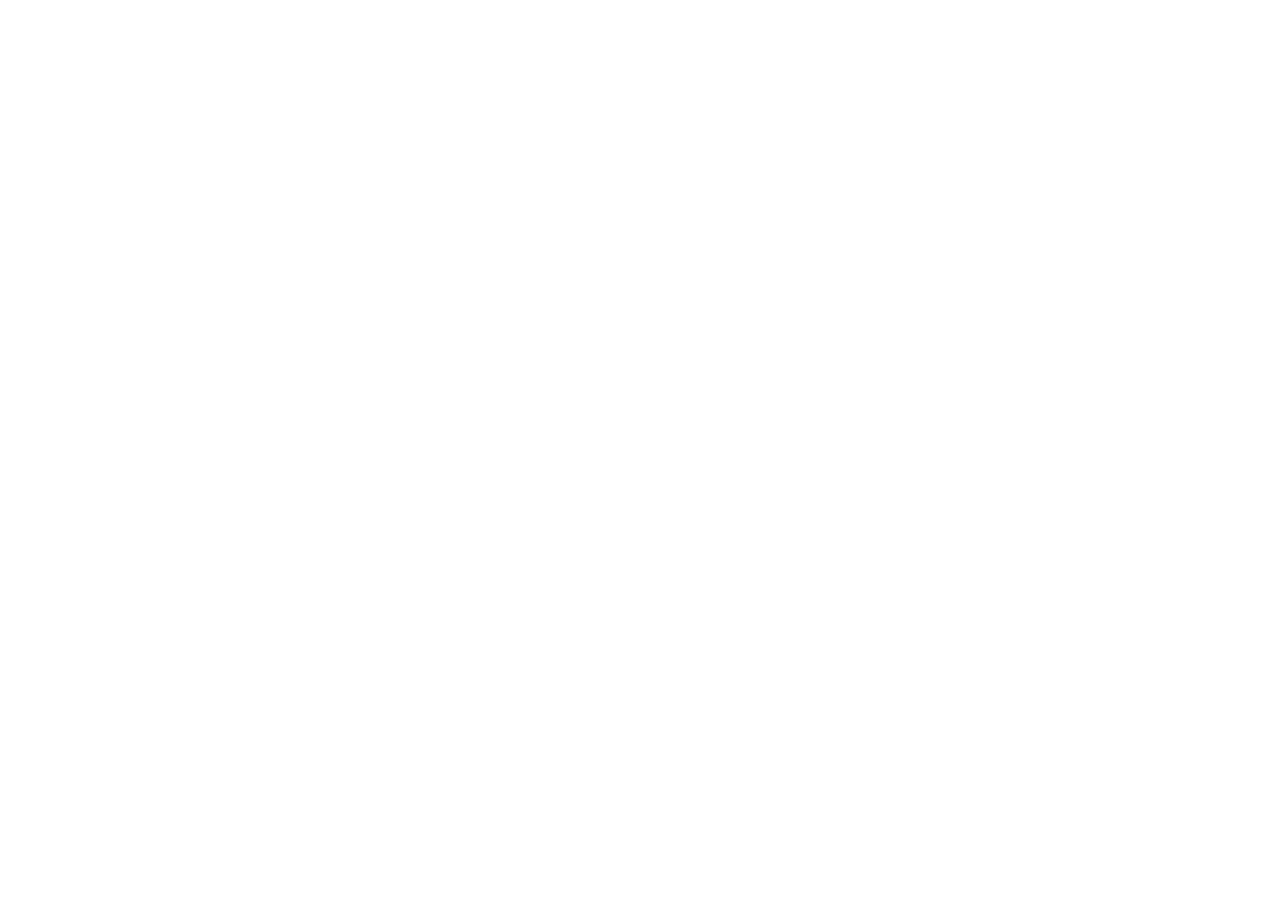
==== index.html @ 50f66d46 "init project" ====
<!DOCTYPE html>
<html lang="en">
<head>
    <meta charset="UTF-8">
    <meta http-equiv="X-UA-Compatible" content="IE=edge">
    <meta name="viewport" content="width=device-width, initial-scale=1.0">
    <title>Document</title>
</head>
<body>
    
</body>
</html>
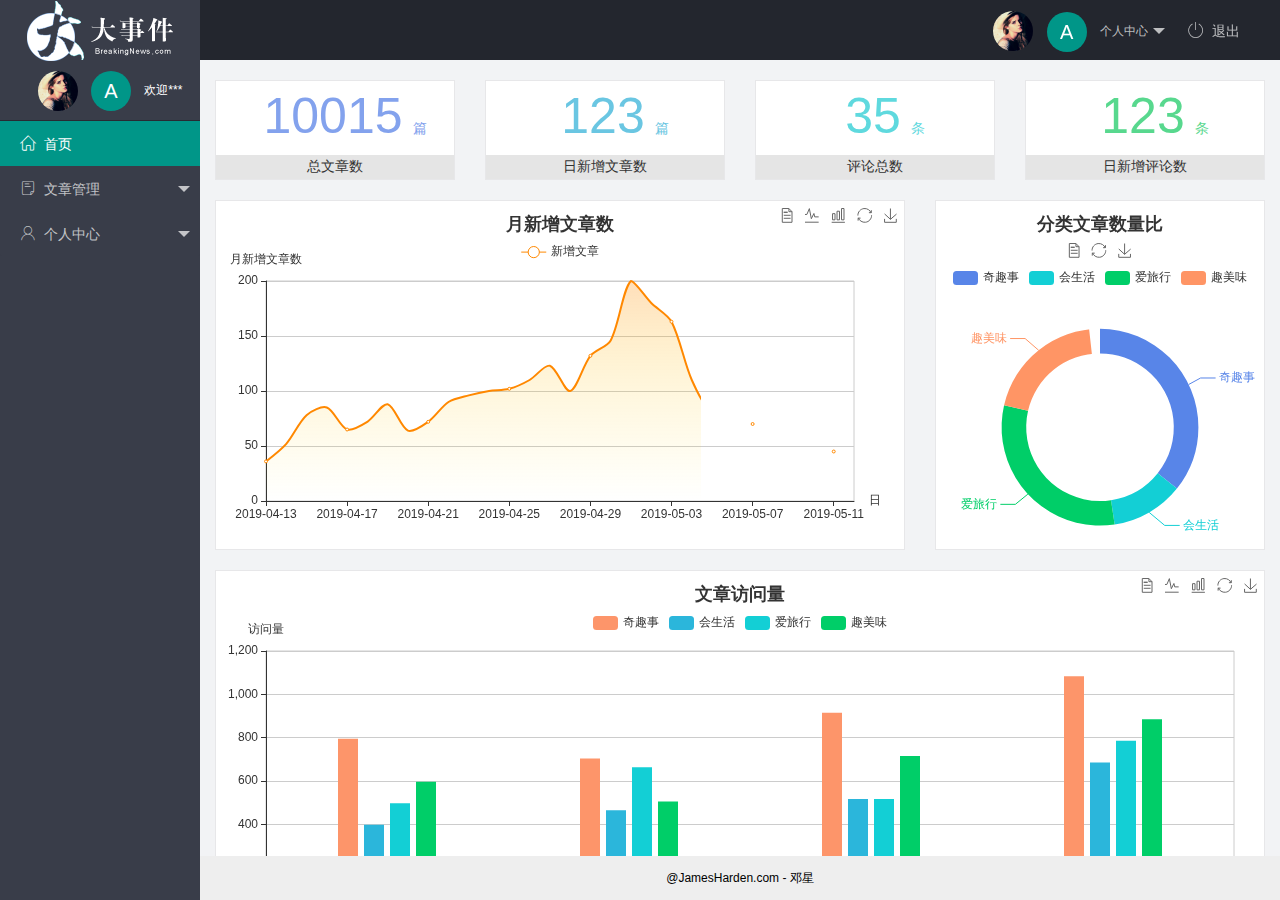
==== commit 0c4e81ea: "哈哈哈" ====
--- a/index.html
+++ b/index.html
@@ -1,12 +1,87 @@
 <!DOCTYPE html>
 <html lang="en">
+
 <head>
     <meta charset="UTF-8">
     <meta http-equiv="X-UA-Compatible" content="IE=edge">
     <meta name="viewport" content="width=device-width, initial-scale=1.0">
     <title>Document</title>
+    <link rel="stylesheet" href="./assets/lib/layui/css/layui.css">
+    <link rel="stylesheet" href="./assets/fonts/iconfont.css">
+    <link rel="stylesheet" href="./assets/css/index.css">
 </head>
+
 <body>
-    
+    <div class="layui-layout layui-layout-admin">
+        <div class="layui-header">
+            <div class="layui-logo layui-hide-xs layui-bg-black">
+                <img src="./assets/images/logo.png" alt="">
+            </div>
+            <ul class="layui-nav layui-layout-right">
+                <li class="layui-nav-item layui-hide layui-show-md-inline-block">
+                    <a href="javascript:;" class="userinfo">
+                        <img src="./assets/images/sample.jpg" class="layui-nav-img">
+                        <span class="text-avatar">A</span>
+                        个人中心
+                    </a>
+                    <dl class="layui-nav-child">
+                        <dd><a href="">基本资料</a></dd>
+                        <dd><a href="">更换头像</a></dd>
+                        <dd><a href="">重置密码</a></dd>
+                    </dl>
+                </li>
+                <li class="layui-nav-item" lay-header-event="menuRight" lay-unselect>
+                    <a href="javascript:;" id="btnLogout">
+                        <span class="iconfont icon-tuichu"></span>退出
+                    </a>
+                </li>
+            </ul>
+        </div>
+
+        <div class="layui-side layui-bg-black">
+            <div class="layui-side-scroll">
+                <div class="userinfo">
+                    <img src="./assets/images/sample.jpg" class="layui-nav-img">
+                    <span class="text-avatar">A</span>
+                    <span id="welcome">欢迎***</span>
+                </div>
+                <!-- 左侧导航区域（可配合layui已有的垂直导航） -->
+                <ul class="layui-nav layui-nav-tree" lay-shrink="all">
+                    <li class="layui-nav-item layui-this"><a href="./home/dashboard.html" target="fm"><span class="iconfont icon-home"></span>首页</a></li>
+                    <li class="layui-nav-item">
+                        <a class="" href="javascript:;"><span class="iconfont icon-16"></span>文章管理</a>
+                        <dl class="layui-nav-child">
+                            <dd><a href="javascript:;"><i class="layui-icon layui-icon-app"></i> 文章类别</a></dd>
+                            <dd><a href="javascript:;"><i class="layui-icon layui-icon-cols"></i> 文章列表</a></dd>
+                            <dd><a href="javascript:;"><i class="layui-icon layui-icon-diamond"></i> 发布文章</a></dd>
+                        </dl>
+                    </li>
+                    <li class="layui-nav-item">
+                        <a href="javascript:;"><span class="iconfont icon-user"></span>个人中心</a>
+                        <dl class="layui-nav-child">
+                            <dd><a href="javascript:;"><i class="layui-icon layui-icon-rate-solid"></i>基本资料</a></dd>
+                            <dd><a href="javascript:;"><i class="layui-icon layui-icon-friends"></i>更换头像</a></dd>
+                            <dd><a href="javascript:;"><i class="layui-icon layui-icon-set"></i>重置密码</a></dd>
+                        </dl>
+                    </li>
+                </ul>
+            </div>
+        </div>
+
+        <div class="layui-body">
+            <!-- 内容主体区域 -->
+            <iframe name="fm" src="./home/dashboard.html" frameborder="0"></iframe>
+        </div>
+
+        <div class="layui-footer">
+            <!-- 底部固定区域 -->
+            @JamesHarden.com - 邓星
+        </div>
+    </div>
+    <script src="./assets/lib/layui/layui.all.js"></script>
+    <script src="./assets/lib/jquery.js"></script>
+    <script src="./assets/js/baseAPI.js"></script>
+    <script src="./assets/js/index.js"></script>
 </body>
+
 </html>--- a/assets/lib/layui/css/layui.css
+++ b/assets/lib/layui/css/layui.css
@@ -0,0 +1,2 @@
+/** layui-v2.5.5 MIT License By https://www.layui.com */
+ .layui-inline,img{display:inline-block;vertical-align:middle}h1,h2,h3,h4,h5,h6{font-weight:400}.layui-edge,.layui-header,.layui-inline,.layui-main{position:relative}.layui-body,.layui-edge,.layui-elip{overflow:hidden}.layui-btn,.layui-edge,.layui-inline,img{vertical-align:middle}.layui-btn,.layui-disabled,.layui-icon,.layui-unselect{-moz-user-select:none;-webkit-user-select:none;-ms-user-select:none}.layui-elip,.layui-form-checkbox span,.layui-form-pane .layui-form-label{text-overflow:ellipsis;white-space:nowrap}.layui-breadcrumb,.layui-tree-btnGroup{visibility:hidden}blockquote,body,button,dd,div,dl,dt,form,h1,h2,h3,h4,h5,h6,input,li,ol,p,pre,td,textarea,th,ul{margin:0;padding:0;-webkit-tap-highlight-color:rgba(0,0,0,0)}a:active,a:hover{outline:0}img{border:none}li{list-style:none}table{border-collapse:collapse;border-spacing:0}h4,h5,h6{font-size:100%}button,input,optgroup,option,select,textarea{font-family:inherit;font-size:inherit;font-style:inherit;font-weight:inherit;outline:0}pre{white-space:pre-wrap;white-space:-moz-pre-wrap;white-space:-pre-wrap;white-space:-o-pre-wrap;word-wrap:break-word}body{line-height:24px;font:14px Helvetica Neue,Helvetica,PingFang SC,Tahoma,Arial,sans-serif}hr{height:1px;margin:10px 0;border:0;clear:both}a{color:#333;text-decoration:none}a:hover{color:#777}a cite{font-style:normal;*cursor:pointer}.layui-border-box,.layui-border-box *{box-sizing:border-box}.layui-box,.layui-box *{box-sizing:content-box}.layui-clear{clear:both;*zoom:1}.layui-clear:after{content:'\20';clear:both;*zoom:1;display:block;height:0}.layui-inline{*display:inline;*zoom:1}.layui-edge{display:inline-block;width:0;height:0;border-width:6px;border-style:dashed;border-color:transparent}.layui-edge-top{top:-4px;border-bottom-color:#999;border-bottom-style:solid}.layui-edge-right{border-left-color:#999;border-left-style:solid}.layui-edge-bottom{top:2px;border-top-color:#999;border-top-style:solid}.layui-edge-left{border-right-color:#999;border-right-style:solid}.layui-disabled,.layui-disabled:hover{color:#d2d2d2!important;cursor:not-allowed!important}.layui-circle{border-radius:100%}.layui-show{display:block!important}.layui-hide{display:none!important}@font-face{font-family:layui-icon;src:url(../font/iconfont.eot?v=250);src:url(../font/iconfont.eot?v=250#iefix) format('embedded-opentype'),url(../font/iconfont.woff2?v=250) format('woff2'),url(../font/iconfont.woff?v=250) format('woff'),url(../font/iconfont.ttf?v=250) format('truetype'),url(../font/iconfont.svg?v=250#layui-icon) format('svg')}.layui-icon{font-family:layui-icon!important;font-size:16px;font-style:normal;-webkit-font-smoothing:antialiased;-moz-osx-font-smoothing:grayscale}.layui-icon-reply-fill:before{content:"\e611"}.layui-icon-set-fill:before{content:"\e614"}.layui-icon-menu-fill:before{content:"\e60f"}.layui-icon-search:before{content:"\e615"}.layui-icon-share:before{content:"\e641"}.layui-icon-set-sm:before{content:"\e620"}.layui-icon-engine:before{content:"\e628"}.layui-icon-close:before{content:"\1006"}.layui-icon-close-fill:before{content:"\1007"}.layui-icon-chart-screen:before{content:"\e629"}.layui-icon-star:before{content:"\e600"}.layui-icon-circle-dot:before{content:"\e617"}.layui-icon-chat:before{content:"\e606"}.layui-icon-release:before{content:"\e609"}.layui-icon-list:before{content:"\e60a"}.layui-icon-chart:before{content:"\e62c"}.layui-icon-ok-circle:before{content:"\1005"}.layui-icon-layim-theme:before{content:"\e61b"}.layui-icon-table:before{content:"\e62d"}.layui-icon-right:before{content:"\e602"}.layui-icon-left:before{content:"\e603"}.layui-icon-cart-simple:before{content:"\e698"}.layui-icon-face-cry:before{content:"\e69c"}.layui-icon-face-smile:before{content:"\e6af"}.layui-icon-survey:before{content:"\e6b2"}.layui-icon-tree:before{content:"\e62e"}.layui-icon-upload-circle:before{content:"\e62f"}.layui-icon-add-circle:before{content:"\e61f"}.layui-icon-download-circle:before{content:"\e601"}.layui-icon-templeate-1:before{content:"\e630"}.layui-icon-util:before{content:"\e631"}.layui-icon-face-surprised:before{content:"\e664"}.layui-icon-edit:before{content:"\e642"}.layui-icon-speaker:before{content:"\e645"}.layui-icon-down:before{content:"\e61a"}.layui-icon-file:before{content:"\e621"}.layui-icon-layouts:before{content:"\e632"}.layui-icon-rate-half:before{content:"\e6c9"}.layui-icon-add-circle-fine:before{content:"\e608"}.layui-icon-prev-circle:before{content:"\e633"}.layui-icon-read:before{content:"\e705"}.layui-icon-404:before{content:"\e61c"}.layui-icon-carousel:before{content:"\e634"}.layui-icon-help:before{content:"\e607"}.layui-icon-code-circle:before{content:"\e635"}.layui-icon-water:before{content:"\e636"}.layui-icon-username:before{content:"\e66f"}.layui-icon-find-fill:before{content:"\e670"}.layui-icon-about:before{content:"\e60b"}.layui-icon-location:before{content:"\e715"}.layui-icon-up:before{content:"\e619"}.layui-icon-pause:before{content:"\e651"}.layui-icon-date:before{content:"\e637"}.layui-icon-layim-uploadfile:before{content:"\e61d"}.layui-icon-delete:before{content:"\e640"}.layui-icon-play:before{content:"\e652"}.layui-icon-top:before{content:"\e604"}.layui-icon-friends:before{content:"\e612"}.layui-icon-refresh-3:before{content:"\e9aa"}.layui-icon-ok:before{content:"\e605"}.layui-icon-layer:before{content:"\e638"}.layui-icon-face-smile-fine:before{content:"\e60c"}.layui-icon-dollar:before{content:"\e659"}.layui-icon-group:before{content:"\e613"}.layui-icon-layim-download:before{content:"\e61e"}.layui-icon-picture-fine:before{content:"\e60d"}.layui-icon-link:before{content:"\e64c"}.layui-icon-diamond:before{content:"\e735"}.layui-icon-log:before{content:"\e60e"}.layui-icon-rate-solid:before{content:"\e67a"}.layui-icon-fonts-del:before{content:"\e64f"}.layui-icon-unlink:before{content:"\e64d"}.layui-icon-fonts-clear:before{content:"\e639"}.layui-icon-triangle-r:before{content:"\e623"}.layui-icon-circle:before{content:"\e63f"}.layui-icon-radio:before{content:"\e643"}.layui-icon-align-center:before{content:"\e647"}.layui-icon-align-right:before{content:"\e648"}.layui-icon-align-left:before{content:"\e649"}.layui-icon-loading-1:before{content:"\e63e"}.layui-icon-return:before{content:"\e65c"}.layui-icon-fonts-strong:before{content:"\e62b"}.layui-icon-upload:before{content:"\e67c"}.layui-icon-dialogue:before{content:"\e63a"}.layui-icon-video:before{content:"\e6ed"}.layui-icon-headset:before{content:"\e6fc"}.layui-icon-cellphone-fine:before{content:"\e63b"}.layui-icon-add-1:before{content:"\e654"}.layui-icon-face-smile-b:before{content:"\e650"}.layui-icon-fonts-html:before{content:"\e64b"}.layui-icon-form:before{content:"\e63c"}.layui-icon-cart:before{content:"\e657"}.layui-icon-camera-fill:before{content:"\e65d"}.layui-icon-tabs:before{content:"\e62a"}.layui-icon-fonts-code:before{content:"\e64e"}.layui-icon-fire:before{content:"\e756"}.layui-icon-set:before{content:"\e716"}.layui-icon-fonts-u:before{content:"\e646"}.layui-icon-triangle-d:before{content:"\e625"}.layui-icon-tips:before{content:"\e702"}.layui-icon-picture:before{content:"\e64a"}.layui-icon-more-vertical:before{content:"\e671"}.layui-icon-flag:before{content:"\e66c"}.layui-icon-loading:before{content:"\e63d"}.layui-icon-fonts-i:before{content:"\e644"}.layui-icon-refresh-1:before{content:"\e666"}.layui-icon-rmb:before{content:"\e65e"}.layui-icon-home:before{content:"\e68e"}.layui-icon-user:before{content:"\e770"}.layui-icon-notice:before{content:"\e667"}.layui-icon-login-weibo:before{content:"\e675"}.layui-icon-voice:before{content:"\e688"}.layui-icon-upload-drag:before{content:"\e681"}.layui-icon-login-qq:before{content:"\e676"}.layui-icon-snowflake:before{content:"\e6b1"}.layui-icon-file-b:before{content:"\e655"}.layui-icon-template:before{content:"\e663"}.layui-icon-auz:before{content:"\e672"}.layui-icon-console:before{content:"\e665"}.layui-icon-app:before{content:"\e653"}.layui-icon-prev:before{content:"\e65a"}.layui-icon-website:before{content:"\e7ae"}.layui-icon-next:before{content:"\e65b"}.layui-icon-component:before{content:"\e857"}.layui-icon-more:before{content:"\e65f"}.layui-icon-login-wechat:before{content:"\e677"}.layui-icon-shrink-right:before{content:"\e668"}.layui-icon-spread-left:before{content:"\e66b"}.layui-icon-camera:before{content:"\e660"}.layui-icon-note:before{content:"\e66e"}.layui-icon-refresh:before{content:"\e669"}.layui-icon-female:before{content:"\e661"}.layui-icon-male:before{content:"\e662"}.layui-icon-password:before{content:"\e673"}.layui-icon-senior:before{content:"\e674"}.layui-icon-theme:before{content:"\e66a"}.layui-icon-tread:before{content:"\e6c5"}.layui-icon-praise:before{content:"\e6c6"}.layui-icon-star-fill:before{content:"\e658"}.layui-icon-rate:before{content:"\e67b"}.layui-icon-template-1:before{content:"\e656"}.layui-icon-vercode:before{content:"\e679"}.layui-icon-cellphone:before{content:"\e678"}.layui-icon-screen-full:before{content:"\e622"}.layui-icon-screen-restore:before{content:"\e758"}.layui-icon-cols:before{content:"\e610"}.layui-icon-export:before{content:"\e67d"}.layui-icon-print:before{content:"\e66d"}.layui-icon-slider:before{content:"\e714"}.layui-icon-addition:before{content:"\e624"}.layui-icon-subtraction:before{content:"\e67e"}.layui-icon-service:before{content:"\e626"}.layui-icon-transfer:before{content:"\e691"}.layui-main{width:1140px;margin:0 auto}.layui-header{z-index:1000;height:60px}.layui-header a:hover{transition:all .5s;-webkit-transition:all .5s}.layui-side{position:fixed;left:0;top:0;bottom:0;z-index:999;width:200px;overflow-x:hidden}.layui-side-scroll{position:relative;width:220px;height:100%;overflow-x:hidden}.layui-body{position:absolute;left:200px;right:0;top:0;bottom:0;z-index:998;width:auto;overflow-y:auto;box-sizing:border-box}.layui-layout-body{overflow:hidden}.layui-layout-admin .layui-header{background-color:#23262E}.layui-layout-admin .layui-side{top:60px;width:200px;overflow-x:hidden}.layui-layout-admin .layui-body{position:fixed;top:60px;bottom:44px}.layui-layout-admin .layui-main{width:auto;margin:0 15px}.layui-layout-admin .layui-footer{position:fixed;left:200px;right:0;bottom:0;height:44px;line-height:44px;padding:0 15px;background-color:#eee}.layui-layout-admin .layui-logo{position:absolute;left:0;top:0;width:200px;height:100%;line-height:60px;text-align:center;color:#009688;font-size:16px}.layui-layout-admin .layui-header .layui-nav{background:0 0}.layui-layout-left{position:absolute!important;left:200px;top:0}.layui-layout-right{position:absolute!important;right:0;top:0}.layui-container{position:relative;margin:0 auto;padding:0 15px;box-sizing:border-box}.layui-fluid{position:relative;margin:0 auto;padding:0 15px}.layui-row:after,.layui-row:before{content:'';display:block;clear:both}.layui-col-lg1,.layui-col-lg10,.layui-col-lg11,.layui-col-lg12,.layui-col-lg2,.layui-col-lg3,.layui-col-lg4,.layui-col-lg5,.layui-col-lg6,.layui-col-lg7,.layui-col-lg8,.layui-col-lg9,.layui-col-md1,.layui-col-md10,.layui-col-md11,.layui-col-md12,.layui-col-md2,.layui-col-md3,.layui-col-md4,.layui-col-md5,.layui-col-md6,.layui-col-md7,.layui-col-md8,.layui-col-md9,.layui-col-sm1,.layui-col-sm10,.layui-col-sm11,.layui-col-sm12,.layui-col-sm2,.layui-col-sm3,.layui-col-sm4,.layui-col-sm5,.layui-col-sm6,.layui-col-sm7,.layui-col-sm8,.layui-col-sm9,.layui-col-xs1,.layui-col-xs10,.layui-col-xs11,.layui-col-xs12,.layui-col-xs2,.layui-col-xs3,.layui-col-xs4,.layui-col-xs5,.layui-col-xs6,.layui-col-xs7,.layui-col-xs8,.layui-col-xs9{position:relative;display:block;box-sizing:border-box}.layui-col-xs1,.layui-col-xs10,.layui-col-xs11,.layui-col-xs12,.layui-col-xs2,.layui-col-xs3,.layui-col-xs4,.layui-col-xs5,.layui-col-xs6,.layui-col-xs7,.layui-col-xs8,.layui-col-xs9{float:left}.layui-col-xs1{width:8.33333333%}.layui-col-xs2{width:16.66666667%}.layui-col-xs3{width:25%}.layui-col-xs4{width:33.33333333%}.layui-col-xs5{width:41.66666667%}.layui-col-xs6{width:50%}.layui-col-xs7{width:58.33333333%}.layui-col-xs8{width:66.66666667%}.layui-col-xs9{width:75%}.layui-col-xs10{width:83.33333333%}.layui-col-xs11{width:91.66666667%}.layui-col-xs12{width:100%}.layui-col-xs-offset1{margin-left:8.33333333%}.layui-col-xs-offset2{margin-left:16.66666667%}.layui-col-xs-offset3{margin-left:25%}.layui-col-xs-offset4{margin-left:33.33333333%}.layui-col-xs-offset5{margin-left:41.66666667%}.layui-col-xs-offset6{margin-left:50%}.layui-col-xs-offset7{margin-left:58.33333333%}.layui-col-xs-offset8{margin-left:66.66666667%}.layui-col-xs-offset9{margin-left:75%}.layui-col-xs-offset10{margin-left:83.33333333%}.layui-col-xs-offset11{margin-left:91.66666667%}.layui-col-xs-offset12{margin-left:100%}@media screen and (max-width:768px){.layui-hide-xs{display:none!important}.layui-show-xs-block{display:block!important}.layui-show-xs-inline{display:inline!important}.layui-show-xs-inline-block{display:inline-block!important}}@media screen and (min-width:768px){.layui-container{width:750px}.layui-hide-sm{display:none!important}.layui-show-sm-block{display:block!important}.layui-show-sm-inline{display:inline!important}.layui-show-sm-inline-block{display:inline-block!important}.layui-col-sm1,.layui-col-sm10,.layui-col-sm11,.layui-col-sm12,.layui-col-sm2,.layui-col-sm3,.layui-col-sm4,.layui-col-sm5,.layui-col-sm6,.layui-col-sm7,.layui-col-sm8,.layui-col-sm9{float:left}.layui-col-sm1{width:8.33333333%}.layui-col-sm2{width:16.66666667%}.layui-col-sm3{width:25%}.layui-col-sm4{width:33.33333333%}.layui-col-sm5{width:41.66666667%}.layui-col-sm6{width:50%}.layui-col-sm7{width:58.33333333%}.layui-col-sm8{width:66.66666667%}.layui-col-sm9{width:75%}.layui-col-sm10{width:83.33333333%}.layui-col-sm11{width:91.66666667%}.layui-col-sm12{width:100%}.layui-col-sm-offset1{margin-left:8.33333333%}.layui-col-sm-offset2{margin-left:16.66666667%}.layui-col-sm-offset3{margin-left:25%}.layui-col-sm-offset4{margin-left:33.33333333%}.layui-col-sm-offset5{margin-left:41.66666667%}.layui-col-sm-offset6{margin-left:50%}.layui-col-sm-offset7{margin-left:58.33333333%}.layui-col-sm-offset8{margin-left:66.66666667%}.layui-col-sm-offset9{margin-left:75%}.layui-col-sm-offset10{margin-left:83.33333333%}.layui-col-sm-offset11{margin-left:91.66666667%}.layui-col-sm-offset12{margin-left:100%}}@media screen and (min-width:992px){.layui-container{width:970px}.layui-hide-md{display:none!important}.layui-show-md-block{display:block!important}.layui-show-md-inline{display:inline!important}.layui-show-md-inline-block{display:inline-block!important}.layui-col-md1,.layui-col-md10,.layui-col-md11,.layui-col-md12,.layui-col-md2,.layui-col-md3,.layui-col-md4,.layui-col-md5,.layui-col-md6,.layui-col-md7,.layui-col-md8,.layui-col-md9{float:left}.layui-col-md1{width:8.33333333%}.layui-col-md2{width:16.66666667%}.layui-col-md3{width:25%}.layui-col-md4{width:33.33333333%}.layui-col-md5{width:41.66666667%}.layui-col-md6{width:50%}.layui-col-md7{width:58.33333333%}.layui-col-md8{width:66.66666667%}.layui-col-md9{width:75%}.layui-col-md10{width:83.33333333%}.layui-col-md11{width:91.66666667%}.layui-col-md12{width:100%}.layui-col-md-offset1{margin-left:8.33333333%}.layui-col-md-offset2{margin-left:16.66666667%}.layui-col-md-offset3{margin-left:25%}.layui-col-md-offset4{margin-left:33.33333333%}.layui-col-md-offset5{margin-left:41.66666667%}.layui-col-md-offset6{margin-left:50%}.layui-col-md-offset7{margin-left:58.33333333%}.layui-col-md-offset8{margin-left:66.66666667%}.layui-col-md-offset9{margin-left:75%}.layui-col-md-offset10{margin-left:83.33333333%}.layui-col-md-offset11{margin-left:91.66666667%}.layui-col-md-offset12{margin-left:100%}}@media screen and (min-width:1200px){.layui-container{width:1170px}.layui-hide-lg{display:none!important}.layui-show-lg-block{display:block!important}.layui-show-lg-inline{display:inline!important}.layui-show-lg-inline-block{display:inline-block!important}.layui-col-lg1,.layui-col-lg10,.layui-col-lg11,.layui-col-lg12,.layui-col-lg2,.layui-col-lg3,.layui-col-lg4,.layui-col-lg5,.layui-col-lg6,.layui-col-lg7,.layui-col-lg8,.layui-col-lg9{float:left}.layui-col-lg1{width:8.33333333%}.layui-col-lg2{width:16.66666667%}.layui-col-lg3{width:25%}.layui-col-lg4{width:33.33333333%}.layui-col-lg5{width:41.66666667%}.layui-col-lg6{width:50%}.layui-col-lg7{width:58.33333333%}.layui-col-lg8{width:66.66666667%}.layui-col-lg9{width:75%}.layui-col-lg10{width:83.33333333%}.layui-col-lg11{width:91.66666667%}.layui-col-lg12{width:100%}.layui-col-lg-offset1{margin-left:8.33333333%}.layui-col-lg-offset2{margin-left:16.66666667%}.layui-col-lg-offset3{margin-left:25%}.layui-col-lg-offset4{margin-left:33.33333333%}.layui-col-lg-offset5{margin-left:41.66666667%}.layui-col-lg-offset6{margin-left:50%}.layui-col-lg-offset7{margin-left:58.33333333%}.layui-col-lg-offset8{margin-left:66.66666667%}.layui-col-lg-offset9{margin-left:75%}.layui-col-lg-offset10{margin-left:83.33333333%}.layui-col-lg-offset11{margin-left:91.66666667%}.layui-col-lg-offset12{margin-left:100%}}.layui-col-space1{margin:-.5px}.layui-col-space1>*{padding:.5px}.layui-col-space3{margin:-1.5px}.layui-col-space3>*{padding:1.5px}.layui-col-space5{margin:-2.5px}.layui-col-space5>*{padding:2.5px}.layui-col-space8{margin:-3.5px}.layui-col-space8>*{padding:3.5px}.layui-col-space10{margin:-5px}.layui-col-space10>*{padding:5px}.layui-col-space12{margin:-6px}.layui-col-space12>*{padding:6px}.layui-col-space15{margin:-7.5px}.layui-col-space15>*{padding:7.5px}.layui-col-space18{margin:-9px}.layui-col-space18>*{padding:9px}.layui-col-space20{margin:-10px}.layui-col-space20>*{padding:10px}.layui-col-space22{margin:-11px}.layui-col-space22>*{padding:11px}.layui-col-space25{margin:-12.5px}.layui-col-space25>*{padding:12.5px}.layui-col-space30{margin:-15px}.layui-col-space30>*{padding:15px}.layui-btn,.layui-input,.layui-select,.layui-textarea,.layui-upload-button{outline:0;-webkit-appearance:none;transition:all .3s;-webkit-transition:all .3s;box-sizing:border-box}.layui-elem-quote{margin-bottom:10px;padding:15px;line-height:22px;border-left:5px solid #009688;border-radius:0 2px 2px 0;background-color:#f2f2f2}.layui-quote-nm{border-style:solid;border-width:1px 1px 1px 5px;background:0 0}.layui-elem-field{margin-bottom:10px;padding:0;border-width:1px;border-style:solid}.layui-elem-field legend{margin-left:20px;padding:0 10px;font-size:20px;font-weight:300}.layui-field-title{margin:10px 0 20px;border-width:1px 0 0}.layui-field-box{padding:10px 15px}.layui-field-title .layui-field-box{padding:10px 0}.layui-progress{position:relative;height:6px;border-radius:20px;background-color:#e2e2e2}.layui-progress-bar{position:absolute;left:0;top:0;width:0;max-width:100%;height:6px;border-radius:20px;text-align:right;background-color:#5FB878;transition:all .3s;-webkit-transition:all .3s}.layui-progress-big,.layui-progress-big .layui-progress-bar{height:18px;line-height:18px}.layui-progress-text{position:relative;top:-20px;line-height:18px;font-size:12px;color:#666}.layui-progress-big .layui-progress-text{position:static;padding:0 10px;color:#fff}.layui-collapse{border-width:1px;border-style:solid;border-radius:2px}.layui-colla-content,.layui-colla-item{border-top-width:1px;border-top-style:solid}.layui-colla-item:first-child{border-top:none}.layui-colla-title{position:relative;height:42px;line-height:42px;padding:0 15px 0 35px;color:#333;background-color:#f2f2f2;cursor:pointer;font-size:14px;overflow:hidden}.layui-colla-content{display:none;padding:10px 15px;line-height:22px;color:#666}.layui-colla-icon{position:absolute;left:15px;top:0;font-size:14px}.layui-card{margin-bottom:15px;border-radius:2px;background-color:#fff;box-shadow:0 1px 2px 0 rgba(0,0,0,.05)}.layui-card:last-child{margin-bottom:0}.layui-card-header{position:relative;height:42px;line-height:42px;padding:0 15px;border-bottom:1px solid #f6f6f6;color:#333;border-radius:2px 2px 0 0;font-size:14px}.layui-bg-black,.layui-bg-blue,.layui-bg-cyan,.layui-bg-green,.layui-bg-orange,.layui-bg-red{color:#fff!important}.layui-card-body{position:relative;padding:10px 15px;line-height:24px}.layui-card-body[pad15]{padding:15px}.layui-card-body[pad20]{padding:20px}.layui-card-body .layui-table{margin:5px 0}.layui-card .layui-tab{margin:0}.layui-panel-window{position:relative;padding:15px;border-radius:0;border-top:5px solid #E6E6E6;background-color:#fff}.layui-auxiliar-moving{position:fixed;left:0;right:0;top:0;bottom:0;width:100%;height:100%;background:0 0;z-index:9999999999}.layui-form-label,.layui-form-mid,.layui-form-select,.layui-input-block,.layui-input-inline,.layui-textarea{position:relative}.layui-bg-red{background-color:#FF5722!important}.layui-bg-orange{background-color:#FFB800!important}.layui-bg-green{background-color:#009688!important}.layui-bg-cyan{background-color:#2F4056!important}.layui-bg-blue{background-color:#1E9FFF!important}.layui-bg-black{background-color:#393D49!important}.layui-bg-gray{background-color:#eee!important;color:#666!important}.layui-badge-rim,.layui-colla-content,.layui-colla-item,.layui-collapse,.layui-elem-field,.layui-form-pane .layui-form-item[pane],.layui-form-pane .layui-form-label,.layui-input,.layui-layedit,.layui-layedit-tool,.layui-quote-nm,.layui-select,.layui-tab-bar,.layui-tab-card,.layui-tab-title,.layui-tab-title .layui-this:after,.layui-textarea{border-color:#e6e6e6}.layui-timeline-item:before,hr{background-color:#e6e6e6}.layui-text{line-height:22px;font-size:14px;color:#666}.layui-text h1,.layui-text h2,.layui-text h3{font-weight:500;color:#333}.layui-text h1{font-size:30px}.layui-text h2{font-size:24px}.layui-text h3{font-size:18px}.layui-text a:not(.layui-btn){color:#01AAED}.layui-text a:not(.layui-btn):hover{text-decoration:underline}.layui-text ul{padding:5px 0 5px 15px}.layui-text ul li{margin-top:5px;list-style-type:disc}.layui-text em,.layui-word-aux{color:#999!important;padding:0 5px!important}.layui-btn{display:inline-block;height:38px;line-height:38px;padding:0 18px;background-color:#009688;color:#fff;white-space:nowrap;text-align:center;font-size:14px;border:none;border-radius:2px;cursor:pointer}.layui-btn:hover{opacity:.8;filter:alpha(opacity=80);color:#fff}.layui-btn:active{opacity:1;filter:alpha(opacity=100)}.layui-btn+.layui-btn{margin-left:10px}.layui-btn-container{font-size:0}.layui-btn-container .layui-btn{margin-right:10px;margin-bottom:10px}.layui-btn-container .layui-btn+.layui-btn{margin-left:0}.layui-table .layui-btn-container .layui-btn{margin-bottom:9px}.layui-btn-radius{border-radius:100px}.layui-btn .layui-icon{margin-right:3px;font-size:18px;vertical-align:bottom;vertical-align:middle\9}.layui-btn-primary{border:1px solid #C9C9C9;background-color:#fff;color:#555}.layui-btn-primary:hover{border-color:#009688;color:#333}.layui-btn-normal{background-color:#1E9FFF}.layui-btn-warm{background-color:#FFB800}.layui-btn-danger{background-color:#FF5722}.layui-btn-checked{background-color:#5FB878}.layui-btn-disabled,.layui-btn-disabled:active,.layui-btn-disabled:hover{border:1px solid #e6e6e6;background-color:#FBFBFB;color:#C9C9C9;cursor:not-allowed;opacity:1}.layui-btn-lg{height:44px;line-height:44px;padding:0 25px;font-size:16px}.layui-btn-sm{height:30px;line-height:30px;padding:0 10px;font-size:12px}.layui-btn-sm i{font-size:16px!important}.layui-btn-xs{height:22px;line-height:22px;padding:0 5px;font-size:12px}.layui-btn-xs i{font-size:14px!important}.layui-btn-group{display:inline-block;vertical-align:middle;font-size:0}.layui-btn-group .layui-btn{margin-left:0!important;margin-right:0!important;border-left:1px solid rgba(255,255,255,.5);border-radius:0}.layui-btn-group .layui-btn-primary{border-left:none}.layui-btn-group .layui-btn-primary:hover{border-color:#C9C9C9;color:#009688}.layui-btn-group .layui-btn:first-child{border-left:none;border-radius:2px 0 0 2px}.layui-btn-group .layui-btn-primary:first-child{border-left:1px solid #c9c9c9}.layui-btn-group .layui-btn:last-child{border-radius:0 2px 2px 0}.layui-btn-group .layui-btn+.layui-btn{margin-left:0}.layui-btn-group+.layui-btn-group{margin-left:10px}.layui-btn-fluid{width:100%}.layui-input,.layui-select,.layui-textarea{height:38px;line-height:1.3;line-height:38px\9;border-width:1px;border-style:solid;background-color:#fff;border-radius:2px}.layui-input::-webkit-input-placeholder,.layui-select::-webkit-input-placeholder,.layui-textarea::-webkit-input-placeholder{line-height:1.3}.layui-input,.layui-textarea{display:block;width:100%;padding-left:10px}.layui-input:hover,.layui-textarea:hover{border-color:#D2D2D2!important}.layui-input:focus,.layui-textarea:focus{border-color:#C9C9C9!important}.layui-textarea{min-height:100px;height:auto;line-height:20px;padding:6px 10px;resize:vertical}.layui-select{padding:0 10px}.layui-form input[type=checkbox],.layui-form input[type=radio],.layui-form select{display:none}.layui-form [lay-ignore]{display:initial}.layui-form-item{margin-bottom:15px;clear:both;*zoom:1}.layui-form-item:after{content:'\20';clear:both;*zoom:1;display:block;height:0}.layui-form-label{float:left;display:block;padding:9px 15px;width:80px;font-weight:400;line-height:20px;text-align:right}.layui-form-label-col{display:block;float:none;padding:9px 0;line-height:20px;text-align:left}.layui-form-item .layui-inline{margin-bottom:5px;margin-right:10px}.layui-input-block{margin-left:110px;min-height:36px}.layui-input-inline{display:inline-block;vertical-align:middle}.layui-form-item .layui-input-inline{float:left;width:190px;margin-right:10px}.layui-form-text .layui-input-inline{width:auto}.layui-form-mid{float:left;display:block;padding:9px 0!important;line-height:20px;margin-right:10px}.layui-form-danger+.layui-form-select .layui-input,.layui-form-danger:focus{border-color:#FF5722!important}.layui-form-select .layui-input{padding-right:30px;cursor:pointer}.layui-form-select .layui-edge{position:absolute;right:10px;top:50%;margin-top:-3px;cursor:pointer;border-width:6px;border-top-color:#c2c2c2;border-top-style:solid;transition:all .3s;-webkit-transition:all .3s}.layui-form-select dl{display:none;position:absolute;left:0;top:42px;padding:5px 0;z-index:899;min-width:100%;border:1px solid #d2d2d2;max-height:300px;overflow-y:auto;background-color:#fff;border-radius:2px;box-shadow:0 2px 4px rgba(0,0,0,.12);box-sizing:border-box}.layui-form-select dl dd,.layui-form-select dl dt{padding:0 10px;line-height:36px;white-space:nowrap;overflow:hidden;text-overflow:ellipsis}.layui-form-select dl dt{font-size:12px;color:#999}.layui-form-select dl dd{cursor:pointer}.layui-form-select dl dd:hover{background-color:#f2f2f2;-webkit-transition:.5s all;transition:.5s all}.layui-form-select .layui-select-group dd{padding-left:20px}.layui-form-select dl dd.layui-select-tips{padding-left:10px!important;color:#999}.layui-form-select dl dd.layui-this{background-color:#5FB878;color:#fff}.layui-form-checkbox,.layui-form-select dl dd.layui-disabled{background-color:#fff}.layui-form-selected dl{display:block}.layui-form-checkbox,.layui-form-checkbox *,.layui-form-switch{display:inline-block;vertical-align:middle}.layui-form-selected .layui-edge{margin-top:-9px;-webkit-transform:rotate(180deg);transform:rotate(180deg);margin-top:-3px\9}:root .layui-form-selected .layui-edge{margin-top:-9px\0/IE9}.layui-form-selectup dl{top:auto;bottom:42px}.layui-select-none{margin:5px 0;text-align:center;color:#999}.layui-select-disabled .layui-disabled{border-color:#eee!important}.layui-select-disabled .layui-edge{border-top-color:#d2d2d2}.layui-form-checkbox{position:relative;height:30px;line-height:30px;margin-right:10px;padding-right:30px;cursor:pointer;font-size:0;-webkit-transition:.1s linear;transition:.1s linear;box-sizing:border-box}.layui-form-checkbox span{padding:0 10px;height:100%;font-size:14px;border-radius:2px 0 0 2px;background-color:#d2d2d2;color:#fff;overflow:hidden}.layui-form-checkbox:hover span{background-color:#c2c2c2}.layui-form-checkbox i{position:absolute;right:0;top:0;width:30px;height:28px;border:1px solid #d2d2d2;border-left:none;border-radius:0 2px 2px 0;color:#fff;font-size:20px;text-align:center}.layui-form-checkbox:hover i{border-color:#c2c2c2;color:#c2c2c2}.layui-form-checked,.layui-form-checked:hover{border-color:#5FB878}.layui-form-checked span,.layui-form-checked:hover span{background-color:#5FB878}.layui-form-checked i,.layui-form-checked:hover i{color:#5FB878}.layui-form-item .layui-form-checkbox{margin-top:4px}.layui-form-checkbox[lay-skin=primary]{height:auto!important;line-height:normal!important;min-width:18px;min-height:18px;border:none!important;margin-right:0;padding-left:28px;padding-right:0;background:0 0}.layui-form-checkbox[lay-skin=primary] span{padding-left:0;padding-right:15px;line-height:18px;background:0 0;color:#666}.layui-form-checkbox[lay-skin=primary] i{right:auto;left:0;width:16px;height:16px;line-height:16px;border:1px solid #d2d2d2;font-size:12px;border-radius:2px;background-color:#fff;-webkit-transition:.1s linear;transition:.1s linear}.layui-form-checkbox[lay-skin=primary]:hover i{border-color:#5FB878;color:#fff}.layui-form-checked[lay-skin=primary] i{border-color:#5FB878!important;background-color:#5FB878;color:#fff}.layui-checkbox-disbaled[lay-skin=primary] span{background:0 0!important;color:#c2c2c2}.layui-checkbox-disbaled[lay-skin=primary]:hover i{border-color:#d2d2d2}.layui-form-item .layui-form-checkbox[lay-skin=primary]{margin-top:10px}.layui-form-switch{position:relative;height:22px;line-height:22px;min-width:35px;padding:0 5px;margin-top:8px;border:1px solid #d2d2d2;border-radius:20px;cursor:pointer;background-color:#fff;-webkit-transition:.1s linear;transition:.1s linear}.layui-form-switch i{position:absolute;left:5px;top:3px;width:16px;height:16px;border-radius:20px;background-color:#d2d2d2;-webkit-transition:.1s linear;transition:.1s linear}.layui-form-switch em{position:relative;top:0;width:25px;margin-left:21px;padding:0!important;text-align:center!important;color:#999!important;font-style:normal!important;font-size:12px}.layui-form-onswitch{border-color:#5FB878;background-color:#5FB878}.layui-checkbox-disbaled,.layui-checkbox-disbaled i{border-color:#e2e2e2!important}.layui-form-onswitch i{left:100%;margin-left:-21px;background-color:#fff}.layui-form-onswitch em{margin-left:5px;margin-right:21px;color:#fff!important}.layui-checkbox-disbaled span{background-color:#e2e2e2!important}.layui-checkbox-disbaled:hover i{color:#fff!important}[lay-radio]{display:none}.layui-form-radio,.layui-form-radio *{display:inline-block;vertical-align:middle}.layui-form-radio{line-height:28px;margin:6px 10px 0 0;padding-right:10px;cursor:pointer;font-size:0}.layui-form-radio *{font-size:14px}.layui-form-radio>i{margin-right:8px;font-size:22px;color:#c2c2c2}.layui-form-radio>i:hover,.layui-form-radioed>i{color:#5FB878}.layui-radio-disbaled>i{color:#e2e2e2!important}.layui-form-pane .layui-form-label{width:110px;padding:8px 15px;height:38px;line-height:20px;border-width:1px;border-style:solid;border-radius:2px 0 0 2px;text-align:center;background-color:#FBFBFB;overflow:hidden;box-sizing:border-box}.layui-form-pane .layui-input-inline{margin-left:-1px}.layui-form-pane .layui-input-block{margin-left:110px;left:-1px}.layui-form-pane .layui-input{border-radius:0 2px 2px 0}.layui-form-pane .layui-form-text .layui-form-label{float:none;width:100%;border-radius:2px;box-sizing:border-box;text-align:left}.layui-form-pane .layui-form-text .layui-input-inline{display:block;margin:0;top:-1px;clear:both}.layui-form-pane .layui-form-text .layui-input-block{margin:0;left:0;top:-1px}.layui-form-pane .layui-form-text .layui-textarea{min-height:100px;border-radius:0 0 2px 2px}.layui-form-pane .layui-form-checkbox{margin:4px 0 4px 10px}.layui-form-pane .layui-form-radio,.layui-form-pane .layui-form-switch{margin-top:6px;margin-left:10px}.layui-form-pane .layui-form-item[pane]{position:relative;border-width:1px;border-style:solid}.layui-form-pane .layui-form-item[pane] .layui-form-label{position:absolute;left:0;top:0;height:100%;border-width:0 1px 0 0}.layui-form-pane .layui-form-item[pane] .layui-input-inline{margin-left:110px}@media screen and (max-width:450px){.layui-form-item .layui-form-label{text-overflow:ellipsis;overflow:hidden;white-space:nowrap}.layui-form-item .layui-inline{display:block;margin-right:0;margin-bottom:20px;clear:both}.layui-form-item .layui-inline:after{content:'\20';clear:both;display:block;height:0}.layui-form-item .layui-input-inline{display:block;float:none;left:-3px;width:auto;margin:0 0 10px 112px}.layui-form-item .layui-input-inline+.layui-form-mid{margin-left:110px;top:-5px;padding:0}.layui-form-item .layui-form-checkbox{margin-right:5px;margin-bottom:5px}}.layui-layedit{border-width:1px;border-style:solid;border-radius:2px}.layui-layedit-tool{padding:3px 5px;border-bottom-width:1px;border-bottom-style:solid;font-size:0}.layedit-tool-fixed{position:fixed;top:0;border-top:1px solid #e2e2e2}.layui-layedit-tool .layedit-tool-mid,.layui-layedit-tool .layui-icon{display:inline-block;vertical-align:middle;text-align:center;font-size:14px}.layui-layedit-tool .layui-icon{position:relative;width:32px;height:30px;line-height:30px;margin:3px 5px;color:#777;cursor:pointer;border-radius:2px}.layui-layedit-tool .layui-icon:hover{color:#393D49}.layui-layedit-tool .layui-icon:active{color:#000}.layui-layedit-tool .layedit-tool-active{background-color:#e2e2e2;color:#000}.layui-layedit-tool .layui-disabled,.layui-layedit-tool .layui-disabled:hover{color:#d2d2d2;cursor:not-allowed}.layui-layedit-tool .layedit-tool-mid{width:1px;height:18px;margin:0 10px;background-color:#d2d2d2}.layedit-tool-html{width:50px!important;font-size:30px!important}.layedit-tool-b,.layedit-tool-code,.layedit-tool-help{font-size:16px!important}.layedit-tool-d,.layedit-tool-face,.layedit-tool-image,.layedit-tool-unlink{font-size:18px!important}.layedit-tool-image input{position:absolute;font-size:0;left:0;top:0;width:100%;height:100%;opacity:.01;filter:Alpha(opacity=1);cursor:pointer}.layui-layedit-iframe iframe{display:block;width:100%}#LAY_layedit_code{overflow:hidden}.layui-laypage{display:inline-block;*display:inline;*zoom:1;vertical-align:middle;margin:10px 0;font-size:0}.layui-laypage>a:first-child,.layui-laypage>a:first-child em{border-radius:2px 0 0 2px}.layui-laypage>a:last-child,.layui-laypage>a:last-child em{border-radius:0 2px 2px 0}.layui-laypage>:first-child{margin-left:0!important}.layui-laypage>:last-child{margin-right:0!important}.layui-laypage a,.layui-laypage button,.layui-laypage input,.layui-laypage select,.layui-laypage span{border:1px solid #e2e2e2}.layui-laypage a,.layui-laypage span{display:inline-block;*display:inline;*zoom:1;vertical-align:middle;padding:0 15px;height:28px;line-height:28px;margin:0 -1px 5px 0;background-color:#fff;color:#333;font-size:12px}.layui-flow-more a *,.layui-laypage input,.layui-table-view select[lay-ignore]{display:inline-block}.layui-laypage a:hover{color:#009688}.layui-laypage em{font-style:normal}.layui-laypage .layui-laypage-spr{color:#999;font-weight:700}.layui-laypage a{text-decoration:none}.layui-laypage .layui-laypage-curr{position:relative}.layui-laypage .layui-laypage-curr em{position:relative;color:#fff}.layui-laypage .layui-laypage-curr .layui-laypage-em{position:absolute;left:-1px;top:-1px;padding:1px;width:100%;height:100%;background-color:#009688}.layui-laypage-em{border-radius:2px}.layui-laypage-next em,.layui-laypage-prev em{font-family:Sim sun;font-size:16px}.layui-laypage .layui-laypage-count,.layui-laypage .layui-laypage-limits,.layui-laypage .layui-laypage-refresh,.layui-laypage .layui-laypage-skip{margin-left:10px;margin-right:10px;padding:0;border:none}.layui-laypage .layui-laypage-limits,.layui-laypage .layui-laypage-refresh{vertical-align:top}.layui-laypage .layui-laypage-refresh i{font-size:18px;cursor:pointer}.layui-laypage select{height:22px;padding:3px;border-radius:2px;cursor:pointer}.layui-laypage .layui-laypage-skip{height:30px;line-height:30px;color:#999}.layui-laypage button,.layui-laypage input{height:30px;line-height:30px;border-radius:2px;vertical-align:top;background-color:#fff;box-sizing:border-box}.layui-laypage input{width:40px;margin:0 10px;padding:0 3px;text-align:center}.layui-laypage input:focus,.layui-laypage select:focus{border-color:#009688!important}.layui-laypage button{margin-left:10px;padding:0 10px;cursor:pointer}.layui-table,.layui-table-view{margin:10px 0}.layui-flow-more{margin:10px 0;text-align:center;color:#999;font-size:14px}.layui-flow-more a{height:32px;line-height:32px}.layui-flow-more a *{vertical-align:top}.layui-flow-more a cite{padding:0 20px;border-radius:3px;background-color:#eee;color:#333;font-style:normal}.layui-flow-more a cite:hover{opacity:.8}.layui-flow-more a i{font-size:30px;color:#737383}.layui-table{width:100%;background-color:#fff;color:#666}.layui-table tr{transition:all .3s;-webkit-transition:all .3s}.layui-table th{text-align:left;font-weight:400}.layui-table tbody tr:hover,.layui-table thead tr,.layui-table-click,.layui-table-header,.layui-table-hover,.layui-table-mend,.layui-table-patch,.layui-table-tool,.layui-table-total,.layui-table-total tr,.layui-table[lay-even] tr:nth-child(even){background-color:#f2f2f2}.layui-table td,.layui-table th,.layui-table-col-set,.layui-table-fixed-r,.layui-table-grid-down,.layui-table-header,.layui-table-page,.layui-table-tips-main,.layui-table-tool,.layui-table-total,.layui-table-view,.layui-table[lay-skin=line],.layui-table[lay-skin=row]{border-width:1px;border-style:solid;border-color:#e6e6e6}.layui-table td,.layui-table th{position:relative;padding:9px 15px;min-height:20px;line-height:20px;font-size:14px}.layui-table[lay-skin=line] td,.layui-table[lay-skin=line] th{border-width:0 0 1px}.layui-table[lay-skin=row] td,.layui-table[lay-skin=row] th{border-width:0 1px 0 0}.layui-table[lay-skin=nob] td,.layui-table[lay-skin=nob] th{border:none}.layui-table img{max-width:100px}.layui-table[lay-size=lg] td,.layui-table[lay-size=lg] th{padding:15px 30px}.layui-table-view .layui-table[lay-size=lg] .layui-table-cell{height:40px;line-height:40px}.layui-table[lay-size=sm] td,.layui-table[lay-size=sm] th{font-size:12px;padding:5px 10px}.layui-table-view .layui-table[lay-size=sm] .layui-table-cell{height:20px;line-height:20px}.layui-table[lay-data]{display:none}.layui-table-box{position:relative;overflow:hidden}.layui-table-view .layui-table{position:relative;width:auto;margin:0}.layui-table-view .layui-table[lay-skin=line]{border-width:0 1px 0 0}.layui-table-view .layui-table[lay-skin=row]{border-width:0 0 1px}.layui-table-view .layui-table td,.layui-table-view .layui-table th{padding:5px 0;border-top:none;border-left:none}.layui-table-view .layui-table th.layui-unselect .layui-table-cell span{cursor:pointer}.layui-table-view .layui-table td{cursor:default}.layui-table-view .layui-table td[data-edit=text]{cursor:text}.layui-table-view .layui-form-checkbox[lay-skin=primary] i{width:18px;height:18px}.layui-table-view .layui-form-radio{line-height:0;padding:0}.layui-table-view .layui-form-radio>i{margin:0;font-size:20px}.layui-table-init{position:absolute;left:0;top:0;width:100%;height:100%;text-align:center;z-index:110}.layui-table-init .layui-icon{position:absolute;left:50%;top:50%;margin:-15px 0 0 -15px;font-size:30px;color:#c2c2c2}.layui-table-header{border-width:0 0 1px;overflow:hidden}.layui-table-header .layui-table{margin-bottom:-1px}.layui-table-tool .layui-inline[lay-event]{position:relative;width:26px;height:26px;padding:5px;line-height:16px;margin-right:10px;text-align:center;color:#333;border:1px solid #ccc;cursor:pointer;-webkit-transition:.5s all;transition:.5s all}.layui-table-tool .layui-inline[lay-event]:hover{border:1px solid #999}.layui-table-tool-temp{padding-right:120px}.layui-table-tool-self{position:absolute;right:17px;top:10px}.layui-table-tool .layui-table-tool-self .layui-inline[lay-event]{margin:0 0 0 10px}.layui-table-tool-panel{position:absolute;top:29px;left:-1px;padding:5px 0;min-width:150px;min-height:40px;border:1px solid #d2d2d2;text-align:left;overflow-y:auto;background-color:#fff;box-shadow:0 2px 4px rgba(0,0,0,.12)}.layui-table-cell,.layui-table-tool-panel li{overflow:hidden;text-overflow:ellipsis;white-space:nowrap}.layui-table-tool-panel li{padding:0 10px;line-height:30px;-webkit-transition:.5s all;transition:.5s all}.layui-table-tool-panel li .layui-form-checkbox[lay-skin=primary]{width:100%;padding-left:28px}.layui-table-tool-panel li:hover{background-color:#f2f2f2}.layui-table-tool-panel li .layui-form-checkbox[lay-skin=primary] i{position:absolute;left:0;top:0}.layui-table-tool-panel li .layui-form-checkbox[lay-skin=primary] span{padding:0}.layui-table-tool .layui-table-tool-self .layui-table-tool-panel{left:auto;right:-1px}.layui-table-col-set{position:absolute;right:0;top:0;width:20px;height:100%;border-width:0 0 0 1px;background-color:#fff}.layui-table-sort{width:10px;height:20px;margin-left:5px;cursor:pointer!important}.layui-table-sort .layui-edge{position:absolute;left:5px;border-width:5px}.layui-table-sort .layui-table-sort-asc{top:3px;border-top:none;border-bottom-style:solid;border-bottom-color:#b2b2b2}.layui-table-sort .layui-table-sort-asc:hover{border-bottom-color:#666}.layui-table-sort .layui-table-sort-desc{bottom:5px;border-bottom:none;border-top-style:solid;border-top-color:#b2b2b2}.layui-table-sort .layui-table-sort-desc:hover{border-top-color:#666}.layui-table-sort[lay-sort=asc] .layui-table-sort-asc{border-bottom-color:#000}.layui-table-sort[lay-sort=desc] .layui-table-sort-desc{border-top-color:#000}.layui-table-cell{height:28px;line-height:28px;padding:0 15px;position:relative;box-sizing:border-box}.layui-table-cell .layui-form-checkbox[lay-skin=primary]{top:-1px;padding:0}.layui-table-cell .layui-table-link{color:#01AAED}.laytable-cell-checkbox,.laytable-cell-numbers,.laytable-cell-radio,.laytable-cell-space{padding:0;text-align:center}.layui-table-body{position:relative;overflow:auto;margin-right:-1px;margin-bottom:-1px}.layui-table-body .layui-none{line-height:26px;padding:15px;text-align:center;color:#999}.layui-table-fixed{position:absolute;left:0;top:0;z-index:101}.layui-table-fixed .layui-table-body{overflow:hidden}.layui-table-fixed-l{box-shadow:0 -1px 8px rgba(0,0,0,.08)}.layui-table-fixed-r{left:auto;right:-1px;border-width:0 0 0 1px;box-shadow:-1px 0 8px rgba(0,0,0,.08)}.layui-table-fixed-r .layui-table-header{position:relative;overflow:visible}.layui-table-mend{position:absolute;right:-49px;top:0;height:100%;width:50px}.layui-table-tool{position:relative;z-index:890;width:100%;min-height:50px;line-height:30px;padding:10px 15px;border-width:0 0 1px}.layui-table-tool .layui-btn-container{margin-bottom:-10px}.layui-table-page,.layui-table-total{border-width:1px 0 0;margin-bottom:-1px;overflow:hidden}.layui-table-page{position:relative;width:100%;padding:7px 7px 0;height:41px;font-size:12px;white-space:nowrap}.layui-table-page>div{height:26px}.layui-table-page .layui-laypage{margin:0}.layui-table-page .layui-laypage a,.layui-table-page .layui-laypage span{height:26px;line-height:26px;margin-bottom:10px;border:none;background:0 0}.layui-table-page .layui-laypage a,.layui-table-page .layui-laypage span.layui-laypage-curr{padding:0 12px}.layui-table-page .layui-laypage span{margin-left:0;padding:0}.layui-table-page .layui-laypage .layui-laypage-prev{margin-left:-7px!important}.layui-table-page .layui-laypage .layui-laypage-curr .layui-laypage-em{left:0;top:0;padding:0}.layui-table-page .layui-laypage button,.layui-table-page .layui-laypage input{height:26px;line-height:26px}.layui-table-page .layui-laypage input{width:40px}.layui-table-page .layui-laypage button{padding:0 10px}.layui-table-page select{height:18px}.layui-table-patch .layui-table-cell{padding:0;width:30px}.layui-table-edit{position:absolute;left:0;top:0;width:100%;height:100%;padding:0 14px 1px;border-radius:0;box-shadow:1px 1px 20px rgba(0,0,0,.15)}.layui-table-edit:focus{border-color:#5FB878!important}select.layui-table-edit{padding:0 0 0 10px;border-color:#C9C9C9}.layui-table-view .layui-form-checkbox,.layui-table-view .layui-form-radio,.layui-table-view .layui-form-switch{top:0;margin:0;box-sizing:content-box}.layui-table-view .layui-form-checkbox{top:-1px;height:26px;line-height:26px}.layui-table-view .layui-form-checkbox i{height:26px}.layui-table-grid .layui-table-cell{overflow:visible}.layui-table-grid-down{position:absolute;top:0;right:0;width:26px;height:100%;padding:5px 0;border-width:0 0 0 1px;text-align:center;background-color:#fff;color:#999;cursor:pointer}.layui-table-grid-down .layui-icon{position:absolute;top:50%;left:50%;margin:-8px 0 0 -8px}.layui-table-grid-down:hover{background-color:#fbfbfb}body .layui-table-tips .layui-layer-content{background:0 0;padding:0;box-shadow:0 1px 6px rgba(0,0,0,.12)}.layui-table-tips-main{margin:-44px 0 0 -1px;max-height:150px;padding:8px 15px;font-size:14px;overflow-y:scroll;background-color:#fff;color:#666}.layui-table-tips-c{position:absolute;right:-3px;top:-13px;width:20px;height:20px;padding:3px;cursor:pointer;background-color:#666;border-radius:50%;color:#fff}.layui-table-tips-c:hover{background-color:#777}.layui-table-tips-c:before{position:relative;right:-2px}.layui-upload-file{display:none!important;opacity:.01;filter:Alpha(opacity=1)}.layui-upload-drag,.layui-upload-form,.layui-upload-wrap{display:inline-block}.layui-upload-list{margin:10px 0}.layui-upload-choose{padding:0 10px;color:#999}.layui-upload-drag{position:relative;padding:30px;border:1px dashed #e2e2e2;background-color:#fff;text-align:center;cursor:pointer;color:#999}.layui-upload-drag .layui-icon{font-size:50px;color:#009688}.layui-upload-drag[lay-over]{border-color:#009688}.layui-upload-iframe{position:absolute;width:0;height:0;border:0;visibility:hidden}.layui-upload-wrap{position:relative;vertical-align:middle}.layui-upload-wrap .layui-upload-file{display:block!important;position:absolute;left:0;top:0;z-index:10;font-size:100px;width:100%;height:100%;opacity:.01;filter:Alpha(opacity=1);cursor:pointer}.layui-transfer-active,.layui-transfer-box{display:inline-block;vertical-align:middle}.layui-transfer-box,.layui-transfer-header,.layui-transfer-search{border-width:0;border-style:solid;border-color:#e6e6e6}.layui-transfer-box{position:relative;border-width:1px;width:200px;height:360px;border-radius:2px;background-color:#fff}.layui-transfer-box .layui-form-checkbox{width:100%;margin:0!important}.layui-transfer-header{height:38px;line-height:38px;padding:0 10px;border-bottom-width:1px}.layui-transfer-search{position:relative;padding:10px;border-bottom-width:1px}.layui-transfer-search .layui-input{height:32px;padding-left:30px;font-size:12px}.layui-transfer-search .layui-icon-search{position:absolute;left:20px;top:50%;margin-top:-8px;color:#666}.layui-transfer-active{margin:0 15px}.layui-transfer-active .layui-btn{display:block;margin:0;padding:0 15px;background-color:#5FB878;border-color:#5FB878;color:#fff}.layui-transfer-active .layui-btn-disabled{background-color:#FBFBFB;border-color:#e6e6e6;color:#C9C9C9}.layui-transfer-active .layui-btn:first-child{margin-bottom:15px}.layui-transfer-active .layui-btn .layui-icon{margin:0;font-size:14px!important}.layui-transfer-data{padding:5px 0;overflow:auto}.layui-transfer-data li{height:32px;line-height:32px;padding:0 10px}.layui-transfer-data li:hover{background-color:#f2f2f2;transition:.5s all}.layui-transfer-data .layui-none{padding:15px 10px;text-align:center;color:#999}.layui-nav{position:relative;padding:0 20px;background-color:#393D49;color:#fff;border-radius:2px;font-size:0;box-sizing:border-box}.layui-nav *{font-size:14px}.layui-nav .layui-nav-item{position:relative;display:inline-block;*display:inline;*zoom:1;vertical-align:middle;line-height:60px}.layui-nav .layui-nav-item a{display:block;padding:0 20px;color:#fff;color:rgba(255,255,255,.7);transition:all .3s;-webkit-transition:all .3s}.layui-nav .layui-this:after,.layui-nav-bar,.layui-nav-tree .layui-nav-itemed:after{position:absolute;left:0;top:0;width:0;height:5px;background-color:#5FB878;transition:all .2s;-webkit-transition:all .2s}.layui-nav-bar{z-index:1000}.layui-nav .layui-nav-item a:hover,.layui-nav .layui-this a{color:#fff}.layui-nav .layui-this:after{content:'';top:auto;bottom:0;width:100%}.layui-nav-img{width:30px;height:30px;margin-right:10px;border-radius:50%}.layui-nav .layui-nav-more{content:'';width:0;height:0;border-style:solid dashed dashed;border-color:#fff transparent transparent;overflow:hidden;cursor:pointer;transition:all .2s;-webkit-transition:all .2s;position:absolute;top:50%;right:3px;margin-top:-3px;border-width:6px;border-top-color:rgba(255,255,255,.7)}.layui-nav .layui-nav-mored,.layui-nav-itemed>a .layui-nav-more{margin-top:-9px;border-style:dashed dashed solid;border-color:transparent transparent #fff}.layui-nav-child{display:none;position:absolute;left:0;top:65px;min-width:100%;line-height:36px;padding:5px 0;box-shadow:0 2px 4px rgba(0,0,0,.12);border:1px solid #d2d2d2;background-color:#fff;z-index:100;border-radius:2px;white-space:nowrap}.layui-nav .layui-nav-child a{color:#333}.layui-nav .layui-nav-child a:hover{background-color:#f2f2f2;color:#000}.layui-nav-child dd{position:relative}.layui-nav .layui-nav-child dd.layui-this a,.layui-nav-child dd.layui-this{background-color:#5FB878;color:#fff}.layui-nav-child dd.layui-this:after{display:none}.layui-nav-tree{width:200px;padding:0}.layui-nav-tree .layui-nav-item{display:block;width:100%;line-height:45px}.layui-nav-tree .layui-nav-item a{position:relative;height:45px;line-height:45px;text-overflow:ellipsis;overflow:hidden;white-space:nowrap}.layui-nav-tree .layui-nav-item a:hover{background-color:#4E5465}.layui-nav-tree .layui-nav-bar{width:5px;height:0;background-color:#009688}.layui-nav-tree .layui-nav-child dd.layui-this,.layui-nav-tree .layui-nav-child dd.layui-this a,.layui-nav-tree .layui-this,.layui-nav-tree .layui-this>a,.layui-nav-tree .layui-this>a:hover{background-color:#009688;color:#fff}.layui-nav-tree .layui-this:after{display:none}.layui-nav-itemed>a,.layui-nav-tree .layui-nav-title a,.layui-nav-tree .layui-nav-title a:hover{color:#fff!important}.layui-nav-tree .layui-nav-child{position:relative;z-index:0;top:0;border:none;box-shadow:none}.layui-nav-tree .layui-nav-child a{height:40px;line-height:40px;color:#fff;color:rgba(255,255,255,.7)}.layui-nav-tree .layui-nav-child,.layui-nav-tree .layui-nav-child a:hover{background:0 0;color:#fff}.layui-nav-tree .layui-nav-more{right:10px}.layui-nav-itemed>.layui-nav-child{display:block;padding:0;background-color:rgba(0,0,0,.3)!important}.layui-nav-itemed>.layui-nav-child>.layui-this>.layui-nav-child{display:block}.layui-nav-side{position:fixed;top:0;bottom:0;left:0;overflow-x:hidden;z-index:999}.layui-bg-blue .layui-nav-bar,.layui-bg-blue .layui-nav-itemed:after,.layui-bg-blue .layui-this:after{background-color:#93D1FF}.layui-bg-blue .layui-nav-child dd.layui-this{background-color:#1E9FFF}.layui-bg-blue .layui-nav-itemed>a,.layui-nav-tree.layui-bg-blue .layui-nav-title a,.layui-nav-tree.layui-bg-blue .layui-nav-title a:hover{background-color:#007DDB!important}.layui-breadcrumb{font-size:0}.layui-breadcrumb>*{font-size:14px}.layui-breadcrumb a{color:#999!important}.layui-breadcrumb a:hover{color:#5FB878!important}.layui-breadcrumb a cite{color:#666;font-style:normal}.layui-breadcrumb span[lay-separator]{margin:0 10px;color:#999}.layui-tab{margin:10px 0;text-align:left!important}.layui-tab[overflow]>.layui-tab-title{overflow:hidden}.layui-tab-title{position:relative;left:0;height:40px;white-space:nowrap;font-size:0;border-bottom-width:1px;border-bottom-style:solid;transition:all .2s;-webkit-transition:all .2s}.layui-tab-title li{display:inline-block;*display:inline;*zoom:1;vertical-align:middle;font-size:14px;transition:all .2s;-webkit-transition:all .2s;position:relative;line-height:40px;min-width:65px;padding:0 15px;text-align:center;cursor:pointer}.layui-tab-title li a{display:block}.layui-tab-title .layui-this{color:#000}.layui-tab-title .layui-this:after{position:absolute;left:0;top:0;content:'';width:100%;height:41px;border-width:1px;border-style:solid;border-bottom-color:#fff;border-radius:2px 2px 0 0;box-sizing:border-box;pointer-events:none}.layui-tab-bar{position:absolute;right:0;top:0;z-index:10;width:30px;height:39px;line-height:39px;border-width:1px;border-style:solid;border-radius:2px;text-align:center;background-color:#fff;cursor:pointer}.layui-tab-bar .layui-icon{position:relative;display:inline-block;top:3px;transition:all .3s;-webkit-transition:all .3s}.layui-tab-item{display:none}.layui-tab-more{padding-right:30px;height:auto!important;white-space:normal!important}.layui-tab-more li.layui-this:after{border-bottom-color:#e2e2e2;border-radius:2px}.layui-tab-more .layui-tab-bar .layui-icon{top:-2px;top:3px\9;-webkit-transform:rotate(180deg);transform:rotate(180deg)}:root .layui-tab-more .layui-tab-bar .layui-icon{top:-2px\0/IE9}.layui-tab-content{padding:10px}.layui-tab-title li .layui-tab-close{position:relative;display:inline-block;width:18px;height:18px;line-height:20px;margin-left:8px;top:1px;text-align:center;font-size:14px;color:#c2c2c2;transition:all .2s;-webkit-transition:all .2s}.layui-tab-title li .layui-tab-close:hover{border-radius:2px;background-color:#FF5722;color:#fff}.layui-tab-brief>.layui-tab-title .layui-this{color:#009688}.layui-tab-brief>.layui-tab-more li.layui-this:after,.layui-tab-brief>.layui-tab-title .layui-this:after{border:none;border-radius:0;border-bottom:2px solid #5FB878}.layui-tab-brief[overflow]>.layui-tab-title .layui-this:after{top:-1px}.layui-tab-card{border-width:1px;border-style:solid;border-radius:2px;box-shadow:0 2px 5px 0 rgba(0,0,0,.1)}.layui-tab-card>.layui-tab-title{background-color:#f2f2f2}.layui-tab-card>.layui-tab-title li{margin-right:-1px;margin-left:-1px}.layui-tab-card>.layui-tab-title .layui-this{background-color:#fff}.layui-tab-card>.layui-tab-title .layui-this:after{border-top:none;border-width:1px;border-bottom-color:#fff}.layui-tab-card>.layui-tab-title .layui-tab-bar{height:40px;line-height:40px;border-radius:0;border-top:none;border-right:none}.layui-tab-card>.layui-tab-more .layui-this{background:0 0;color:#5FB878}.layui-tab-card>.layui-tab-more .layui-this:after{border:none}.layui-timeline{padding-left:5px}.layui-timeline-item{position:relative;padding-bottom:20px}.layui-timeline-axis{position:absolute;left:-5px;top:0;z-index:10;width:20px;height:20px;line-height:20px;background-color:#fff;color:#5FB878;border-radius:50%;text-align:center;cursor:pointer}.layui-timeline-axis:hover{color:#FF5722}.layui-timeline-item:before{content:'';position:absolute;left:5px;top:0;z-index:0;width:1px;height:100%}.layui-timeline-item:last-child:before{display:none}.layui-timeline-item:first-child:before{display:block}.layui-timeline-content{padding-left:25px}.layui-timeline-title{position:relative;margin-bottom:10px}.layui-badge,.layui-badge-dot,.layui-badge-rim{position:relative;display:inline-block;padding:0 6px;font-size:12px;text-align:center;background-color:#FF5722;color:#fff;border-radius:2px}.layui-badge{height:18px;line-height:18px}.layui-badge-dot{width:8px;height:8px;padding:0;border-radius:50%}.layui-badge-rim{height:18px;line-height:18px;border-width:1px;border-style:solid;background-color:#fff;color:#666}.layui-btn .layui-badge,.layui-btn .layui-badge-dot{margin-left:5px}.layui-nav .layui-badge,.layui-nav .layui-badge-dot{position:absolute;top:50%;margin:-8px 6px 0}.layui-tab-title .layui-badge,.layui-tab-title .layui-badge-dot{left:5px;top:-2px}.layui-carousel{position:relative;left:0;top:0;background-color:#f8f8f8}.layui-carousel>[carousel-item]{position:relative;width:100%;height:100%;overflow:hidden}.layui-carousel>[carousel-item]:before{position:absolute;content:'\e63d';left:50%;top:50%;width:100px;line-height:20px;margin:-10px 0 0 -50px;text-align:center;color:#c2c2c2;font-family:layui-icon!important;font-size:30px;font-style:normal;-webkit-font-smoothing:antialiased;-moz-osx-font-smoothing:grayscale}.layui-carousel>[carousel-item]>*{display:none;position:absolute;left:0;top:0;width:100%;height:100%;background-color:#f8f8f8;transition-duration:.3s;-webkit-transition-duration:.3s}.layui-carousel-updown>*{-webkit-transition:.3s ease-in-out up;transition:.3s ease-in-out up}.layui-carousel-arrow{display:none\9;opacity:0;position:absolute;left:10px;top:50%;margin-top:-18px;width:36px;height:36px;line-height:36px;text-align:center;font-size:20px;border:0;border-radius:50%;background-color:rgba(0,0,0,.2);color:#fff;-webkit-transition-duration:.3s;transition-duration:.3s;cursor:pointer}.layui-carousel-arrow[lay-type=add]{left:auto!important;right:10px}.layui-carousel:hover .layui-carousel-arrow[lay-type=add],.layui-carousel[lay-arrow=always] .layui-carousel-arrow[lay-type=add]{right:20px}.layui-carousel[lay-arrow=always] .layui-carousel-arrow{opacity:1;left:20px}.layui-carousel[lay-arrow=none] .layui-carousel-arrow{display:none}.layui-carousel-arrow:hover,.layui-carousel-ind ul:hover{background-color:rgba(0,0,0,.35)}.layui-carousel:hover .layui-carousel-arrow{display:block\9;opacity:1;left:20px}.layui-carousel-ind{position:relative;top:-35px;width:100%;line-height:0!important;text-align:center;font-size:0}.layui-carousel[lay-indicator=outside]{margin-bottom:30px}.layui-carousel[lay-indicator=outside] .layui-carousel-ind{top:10px}.layui-carousel[lay-indicator=outside] .layui-carousel-ind ul{background-color:rgba(0,0,0,.5)}.layui-carousel[lay-indicator=none] .layui-carousel-ind{display:none}.layui-carousel-ind ul{display:inline-block;padding:5px;background-color:rgba(0,0,0,.2);border-radius:10px;-webkit-transition-duration:.3s;transition-duration:.3s}.layui-carousel-ind li{display:inline-block;width:10px;height:10px;margin:0 3px;font-size:14px;background-color:#e2e2e2;background-color:rgba(255,255,255,.5);border-radius:50%;cursor:pointer;-webkit-transition-duration:.3s;transition-duration:.3s}.layui-carousel-ind li:hover{background-color:rgba(255,255,255,.7)}.layui-carousel-ind li.layui-this{background-color:#fff}.layui-carousel>[carousel-item]>.layui-carousel-next,.layui-carousel>[carousel-item]>.layui-carousel-prev,.layui-carousel>[carousel-item]>.layui-this{display:block}.layui-carousel>[carousel-item]>.layui-this{left:0}.layui-carousel>[carousel-item]>.layui-carousel-prev{left:-100%}.layui-carousel>[carousel-item]>.layui-carousel-next{left:100%}.layui-carousel>[carousel-item]>.layui-carousel-next.layui-carousel-left,.layui-carousel>[carousel-item]>.layui-carousel-prev.layui-carousel-right{left:0}.layui-carousel>[carousel-item]>.layui-this.layui-carousel-left{left:-100%}.layui-carousel>[carousel-item]>.layui-this.layui-carousel-right{left:100%}.layui-carousel[lay-anim=updown] .layui-carousel-arrow{left:50%!important;top:20px;margin:0 0 0 -18px}.layui-carousel[lay-anim=updown]>[carousel-item]>*,.layui-carousel[lay-anim=fade]>[carousel-item]>*{left:0!important}.layui-carousel[lay-anim=updown] .layui-carousel-arrow[lay-type=add]{top:auto!important;bottom:20px}.layui-carousel[lay-anim=updown] .layui-carousel-ind{position:absolute;top:50%;right:20px;width:auto;height:auto}.layui-carousel[lay-anim=updown] .layui-carousel-ind ul{padding:3px 5px}.layui-carousel[lay-anim=updown] .layui-carousel-ind li{display:block;margin:6px 0}.layui-carousel[lay-anim=updown]>[carousel-item]>.layui-this{top:0}.layui-carousel[lay-anim=updown]>[carousel-item]>.layui-carousel-prev{top:-100%}.layui-carousel[lay-anim=updown]>[carousel-item]>.layui-carousel-next{top:100%}.layui-carousel[lay-anim=updown]>[carousel-item]>.layui-carousel-next.layui-carousel-left,.layui-carousel[lay-anim=updown]>[carousel-item]>.layui-carousel-prev.layui-carousel-right{top:0}.layui-carousel[lay-anim=updown]>[carousel-item]>.layui-this.layui-carousel-left{top:-100%}.layui-carousel[lay-anim=updown]>[carousel-item]>.layui-this.layui-carousel-right{top:100%}.layui-carousel[lay-anim=fade]>[carousel-item]>.layui-carousel-next,.layui-carousel[lay-anim=fade]>[carousel-item]>.layui-carousel-prev{opacity:0}.layui-carousel[lay-anim=fade]>[carousel-item]>.layui-carousel-next.layui-carousel-left,.layui-carousel[lay-anim=fade]>[carousel-item]>.layui-carousel-prev.layui-carousel-right{opacity:1}.layui-carousel[lay-anim=fade]>[carousel-item]>.layui-this.layui-carousel-left,.layui-carousel[lay-anim=fade]>[carousel-item]>.layui-this.layui-carousel-right{opacity:0}.layui-fixbar{position:fixed;right:15px;bottom:15px;z-index:999999}.layui-fixbar li{width:50px;height:50px;line-height:50px;margin-bottom:1px;text-align:center;cursor:pointer;font-size:30px;background-color:#9F9F9F;color:#fff;border-radius:2px;opacity:.95}.layui-fixbar li:hover{opacity:.85}.layui-fixbar li:active{opacity:1}.layui-fixbar .layui-fixbar-top{display:none;font-size:40px}body .layui-util-face{border:none;background:0 0}body .layui-util-face .layui-layer-content{padding:0;background-color:#fff;color:#666;box-shadow:none}.layui-util-face .layui-layer-TipsG{display:none}.layui-util-face ul{position:relative;width:372px;padding:10px;border:1px solid #D9D9D9;background-color:#fff;box-shadow:0 0 20px rgba(0,0,0,.2)}.layui-util-face ul li{cursor:pointer;float:left;border:1px solid #e8e8e8;height:22px;width:26px;overflow:hidden;margin:-1px 0 0 -1px;padding:4px 2px;text-align:center}.layui-util-face ul li:hover{position:relative;z-index:2;border:1px solid #eb7350;background:#fff9ec}.layui-code{position:relative;margin:10px 0;padding:15px;line-height:20px;border:1px solid #ddd;border-left-width:6px;background-color:#F2F2F2;color:#333;font-family:Courier New;font-size:12px}.layui-rate,.layui-rate *{display:inline-block;vertical-align:middle}.layui-rate{padding:10px 5px 10px 0;font-size:0}.layui-rate li i.layui-icon{font-size:20px;color:#FFB800;margin-right:5px;transition:all .3s;-webkit-transition:all .3s}.layui-rate li i:hover{cursor:pointer;transform:scale(1.12);-webkit-transform:scale(1.12)}.layui-rate[readonly] li i:hover{cursor:default;transform:scale(1)}.layui-colorpicker{width:26px;height:26px;border:1px solid #e6e6e6;padding:5px;border-radius:2px;line-height:24px;display:inline-block;cursor:pointer;transition:all .3s;-webkit-transition:all .3s}.layui-colorpicker:hover{border-color:#d2d2d2}.layui-colorpicker.layui-colorpicker-lg{width:34px;height:34px;line-height:32px}.layui-colorpicker.layui-colorpicker-sm{width:24px;height:24px;line-height:22px}.layui-colorpicker.layui-colorpicker-xs{width:22px;height:22px;line-height:20px}.layui-colorpicker-trigger-bgcolor{display:block;background:url([data-uri]);border-radius:2px}.layui-colorpicker-trigger-span{display:block;height:100%;box-sizing:border-box;border:1px solid rgba(0,0,0,.15);border-radius:2px;text-align:center}.layui-colorpicker-trigger-i{display:inline-block;color:#FFF;font-size:12px}.layui-colorpicker-trigger-i.layui-icon-close{color:#999}.layui-colorpicker-main{position:absolute;z-index:66666666;width:280px;padding:7px;background:#FFF;border:1px solid #d2d2d2;border-radius:2px;box-shadow:0 2px 4px rgba(0,0,0,.12)}.layui-colorpicker-main-wrapper{height:180px;position:relative}.layui-colorpicker-basis{width:260px;height:100%;position:relative}.layui-colorpicker-basis-white{width:100%;height:100%;position:absolute;top:0;left:0;background:linear-gradient(90deg,#FFF,hsla(0,0%,100%,0))}.layui-colorpicker-basis-black{width:100%;height:100%;position:absolute;top:0;left:0;background:linear-gradient(0deg,#000,transparent)}.layui-colorpicker-basis-cursor{width:10px;height:10px;border:1px solid #FFF;border-radius:50%;position:absolute;top:-3px;right:-3px;cursor:pointer}.layui-colorpicker-side{position:absolute;top:0;right:0;width:12px;height:100%;background:linear-gradient(red,#FF0,#0F0,#0FF,#00F,#F0F,red)}.layui-colorpicker-side-slider{width:100%;height:5px;box-shadow:0 0 1px #888;box-sizing:border-box;background:#FFF;border-radius:1px;border:1px solid #f0f0f0;cursor:pointer;position:absolute;left:0}.layui-colorpicker-main-alpha{display:none;height:12px;margin-top:7px;background:url([data-uri])}.layui-colorpicker-alpha-bgcolor{height:100%;position:relative}.layui-colorpicker-alpha-slider{width:5px;height:100%;box-shadow:0 0 1px #888;box-sizing:border-box;background:#FFF;border-radius:1px;border:1px solid #f0f0f0;cursor:pointer;position:absolute;top:0}.layui-colorpicker-main-pre{padding-top:7px;font-size:0}.layui-colorpicker-pre{width:20px;height:20px;border-radius:2px;display:inline-block;margin-left:6px;margin-bottom:7px;cursor:pointer}.layui-colorpicker-pre:nth-child(11n+1){margin-left:0}.layui-colorpicker-pre-isalpha{background:url([data-uri])}.layui-colorpicker-pre.layui-this{box-shadow:0 0 3px 2px rgba(0,0,0,.15)}.layui-colorpicker-pre>div{height:100%;border-radius:2px}.layui-colorpicker-main-input{text-align:right;padding-top:7px}.layui-colorpicker-main-input .layui-btn-container .layui-btn{margin:0 0 0 10px}.layui-colorpicker-main-input div.layui-inline{float:left;margin-right:10px;font-size:14px}.layui-colorpicker-main-input input.layui-input{width:150px;height:30px;color:#666}.layui-slider{height:4px;background:#e2e2e2;border-radius:3px;position:relative;cursor:pointer}.layui-slider-bar{border-radius:3px;position:absolute;height:100%}.layui-slider-step{position:absolute;top:0;width:4px;height:4px;border-radius:50%;background:#FFF;-webkit-transform:translateX(-50%);transform:translateX(-50%)}.layui-slider-wrap{width:36px;height:36px;position:absolute;top:-16px;-webkit-transform:translateX(-50%);transform:translateX(-50%);z-index:10;text-align:center}.layui-slider-wrap-btn{width:12px;height:12px;border-radius:50%;background:#FFF;display:inline-block;vertical-align:middle;cursor:pointer;transition:.3s}.layui-slider-wrap:after{content:"";height:100%;display:inline-block;vertical-align:middle}.layui-slider-wrap-btn.layui-slider-hover,.layui-slider-wrap-btn:hover{transform:scale(1.2)}.layui-slider-wrap-btn.layui-disabled:hover{transform:scale(1)!important}.layui-slider-tips{position:absolute;top:-42px;z-index:66666666;white-space:nowrap;display:none;-webkit-transform:translateX(-50%);transform:translateX(-50%);color:#FFF;background:#000;border-radius:3px;height:25px;line-height:25px;padding:0 10px}.layui-slider-tips:after{content:'';position:absolute;bottom:-12px;left:50%;margin-left:-6px;width:0;height:0;border-width:6px;border-style:solid;border-color:#000 transparent transparent}.layui-slider-input{width:70px;height:32px;border:1px solid #e6e6e6;border-radius:3px;font-size:16px;line-height:32px;position:absolute;right:0;top:-15px}.layui-slider-input-btn{display:none;position:absolute;top:0;right:0;width:20px;height:100%;border-left:1px solid #d2d2d2}.layui-slider-input-btn i{cursor:pointer;position:absolute;right:0;bottom:0;width:20px;height:50%;font-size:12px;line-height:16px;text-align:center;color:#999}.layui-slider-input-btn i:first-child{top:0;border-bottom:1px solid #d2d2d2}.layui-slider-input-txt{height:100%;font-size:14px}.layui-slider-input-txt input{height:100%;border:none}.layui-slider-input-btn i:hover{color:#009688}.layui-slider-vertical{width:4px;margin-left:34px}.layui-slider-vertical .layui-slider-bar{width:4px}.layui-slider-vertical .layui-slider-step{top:auto;left:0;-webkit-transform:translateY(50%);transform:translateY(50%)}.layui-slider-vertical .layui-slider-wrap{top:auto;left:-16px;-webkit-transform:translateY(50%);transform:translateY(50%)}.layui-slider-vertical .layui-slider-tips{top:auto;left:2px}@media \0screen{.layui-slider-wrap-btn{margin-left:-20px}.layui-slider-vertical .layui-slider-wrap-btn{margin-left:0;margin-bottom:-20px}.layui-slider-vertical .layui-slider-tips{margin-left:-8px}.layui-slider>span{margin-left:8px}}.layui-tree{line-height:22px}.layui-tree .layui-form-checkbox{margin:0!important}.layui-tree-set{width:100%;position:relative}.layui-tree-pack{display:none;padding-left:20px;position:relative}.layui-tree-iconClick,.layui-tree-main{display:inline-block;vertical-align:middle}.layui-tree-line .layui-tree-pack{padding-left:27px}.layui-tree-line .layui-tree-set .layui-tree-set:after{content:'';position:absolute;top:14px;left:-9px;width:17px;height:0;border-top:1px dotted #c0c4cc}.layui-tree-entry{position:relative;padding:3px 0;height:20px;white-space:nowrap}.layui-tree-entry:hover{background-color:#eee}.layui-tree-line .layui-tree-entry:hover{background-color:rgba(0,0,0,0)}.layui-tree-line .layui-tree-entry:hover .layui-tree-txt{color:#999;text-decoration:underline;transition:.3s}.layui-tree-main{cursor:pointer;padding-right:10px}.layui-tree-line .layui-tree-set:before{content:'';position:absolute;top:0;left:-9px;width:0;height:100%;border-left:1px dotted #c0c4cc}.layui-tree-line .layui-tree-set.layui-tree-setLineShort:before{height:13px}.layui-tree-line .layui-tree-set.layui-tree-setHide:before{height:0}.layui-tree-iconClick{position:relative;height:20px;line-height:20px;margin:0 10px;color:#c0c4cc}.layui-tree-icon{height:12px;line-height:12px;width:12px;text-align:center;border:1px solid #c0c4cc}.layui-tree-iconClick .layui-icon{font-size:18px}.layui-tree-icon .layui-icon{font-size:12px;color:#666}.layui-tree-iconArrow{padding:0 5px}.layui-tree-iconArrow:after{content:'';position:absolute;left:4px;top:3px;z-index:100;width:0;height:0;border-width:5px;border-style:solid;border-color:transparent transparent transparent #c0c4cc;transition:.5s}.layui-tree-btnGroup,.layui-tree-editInput{position:relative;vertical-align:middle;display:inline-block}.layui-tree-spread>.layui-tree-entry>.layui-tree-iconClick>.layui-tree-iconArrow:after{transform:rotate(90deg) translate(3px,4px)}.layui-tree-txt{display:inline-block;vertical-align:middle;color:#555}.layui-tree-search{margin-bottom:15px;color:#666}.layui-tree-btnGroup .layui-icon{display:inline-block;vertical-align:middle;padding:0 2px;cursor:pointer}.layui-tree-btnGroup .layui-icon:hover{color:#999;transition:.3s}.layui-tree-entry:hover .layui-tree-btnGroup{visibility:visible}.layui-tree-editInput{height:20px;line-height:20px;padding:0 3px;border:none;background-color:rgba(0,0,0,.05)}.layui-tree-emptyText{text-align:center;color:#999}.layui-anim{-webkit-animation-duration:.3s;animation-duration:.3s;-webkit-animation-fill-mode:both;animation-fill-mode:both}.layui-anim.layui-icon{display:inline-block}.layui-anim-loop{-webkit-animation-iteration-count:infinite;animation-iteration-count:infinite}.layui-trans,.layui-trans a{transition:all .3s;-webkit-transition:all .3s}@-webkit-keyframes layui-rotate{from{-webkit-transform:rotate(0)}to{-webkit-transform:rotate(360deg)}}@keyframes layui-rotate{from{transform:rotate(0)}to{transform:rotate(360deg)}}.layui-anim-rotate{-webkit-animation-name:layui-rotate;animation-name:layui-rotate;-webkit-animation-duration:1s;animation-duration:1s;-webkit-animation-timing-function:linear;animation-timing-function:linear}@-webkit-keyframes layui-up{from{-webkit-transform:translate3d(0,100%,0);opacity:.3}to{-webkit-transform:translate3d(0,0,0);opacity:1}}@keyframes layui-up{from{transform:translate3d(0,100%,0);opacity:.3}to{transform:translate3d(0,0,0);opacity:1}}.layui-anim-up{-webkit-animation-name:layui-up;animation-name:layui-up}@-webkit-keyframes layui-upbit{from{-webkit-transform:translate3d(0,30px,0);opacity:.3}to{-webkit-transform:translate3d(0,0,0);opacity:1}}@keyframes layui-upbit{from{transform:translate3d(0,30px,0);opacity:.3}to{transform:translate3d(0,0,0);opacity:1}}.layui-anim-upbit{-webkit-animation-name:layui-upbit;animation-name:layui-upbit}@-webkit-keyframes layui-scale{0%{opacity:.3;-webkit-transform:scale(.5)}100%{opacity:1;-webkit-transform:scale(1)}}@keyframes layui-scale{0%{opacity:.3;-ms-transform:scale(.5);transform:scale(.5)}100%{opacity:1;-ms-transform:scale(1);transform:scale(1)}}.layui-anim-scale{-webkit-animation-name:layui-scale;animation-name:layui-scale}@-webkit-keyframes layui-scale-spring{0%{opacity:.5;-webkit-transform:scale(.5)}80%{opacity:.8;-webkit-transform:scale(1.1)}100%{opacity:1;-webkit-transform:scale(1)}}@keyframes layui-scale-spring{0%{opacity:.5;transform:scale(.5)}80%{opacity:.8;transform:scale(1.1)}100%{opacity:1;transform:scale(1)}}.layui-anim-scaleSpring{-webkit-animation-name:layui-scale-spring;animation-name:layui-scale-spring}@-webkit-keyframes layui-fadein{0%{opacity:0}100%{opacity:1}}@keyframes layui-fadein{0%{opacity:0}100%{opacity:1}}.layui-anim-fadein{-webkit-animation-name:layui-fadein;animation-name:layui-fadein}@-webkit-keyframes layui-fadeout{0%{opacity:1}100%{opacity:0}}@keyframes layui-fadeout{0%{opacity:1}100%{opacity:0}}.layui-anim-fadeout{-webkit-animation-name:layui-fadeout;animation-name:layui-fadeout}--- a/assets/fonts/iconfont.css
+++ b/assets/fonts/iconfont.css
@@ -0,0 +1,37 @@
+@font-face {font-family: "iconfont";
+  src: url('iconfont.eot?t=1576139966484'); /* IE9 */
+  src: url('iconfont.eot?t=1576139966484#iefix') format('embedded-opentype'), /* IE6-IE8 */
+  url('[data-uri]') format('woff2'),
+  url('iconfont.woff?t=1576139966484') format('woff'),
+  url('iconfont.ttf?t=1576139966484') format('truetype'), /* chrome, firefox, opera, Safari, Android, iOS 4.2+ */
+  url('iconfont.svg?t=1576139966484#iconfont') format('svg'); /* iOS 4.1- */
+}
+
+.iconfont {
+  font-family: "iconfont" !important;
+  font-size: 16px;
+  font-style: normal;
+  -webkit-font-smoothing: antialiased;
+  -moz-osx-font-smoothing: grayscale;
+}
+
+.icon-home:before {
+  content: "\e6a9";
+}
+
+.icon-user:before {
+  content: "\e614";
+}
+
+.icon-pinglun:before {
+  content: "\e616";
+}
+
+.icon-tuichu:before {
+  content: "\e865";
+}
+
+.icon-16:before {
+  content: "\e615";
+}
+
--- a/assets/css/index.css
+++ b/assets/css/index.css
@@ -0,0 +1,49 @@
+.layui-footer {
+    text-align: center;
+    font-size: 12px;
+}
+.iconfont {
+    margin-right: 8px;
+}
+.layui-icon {
+    margin-right: 8px;
+    margin-left: 20px;
+}
+iframe {
+    width: 100%;
+    height: 100%;
+}
+.layui-body {
+    overflow: hidden;
+}
+a {
+    transition: none !important;
+}
+.userinfo {
+    height: 60px;
+    line-height: 60px;
+    text-align: center;
+    font-size: 12px;
+    user-select: none;
+}
+.layui-side-scroll .userinfo {
+    border-bottom: 1px solid #282b33
+}
+.layui-nav-img {
+    width: 40px;
+    height: 40px;
+}
+.text-avatar {
+    display: inline-block;
+    height: 40px;
+    width: 40px;
+    background-color: #009688;
+    border-radius: 50%;
+    line-height: 40px;
+    text-align: center;
+    color: #fff;
+    font-size: 20px;
+    position: relative;
+    top: 4px;
+    margin-right: 10px ;
+}